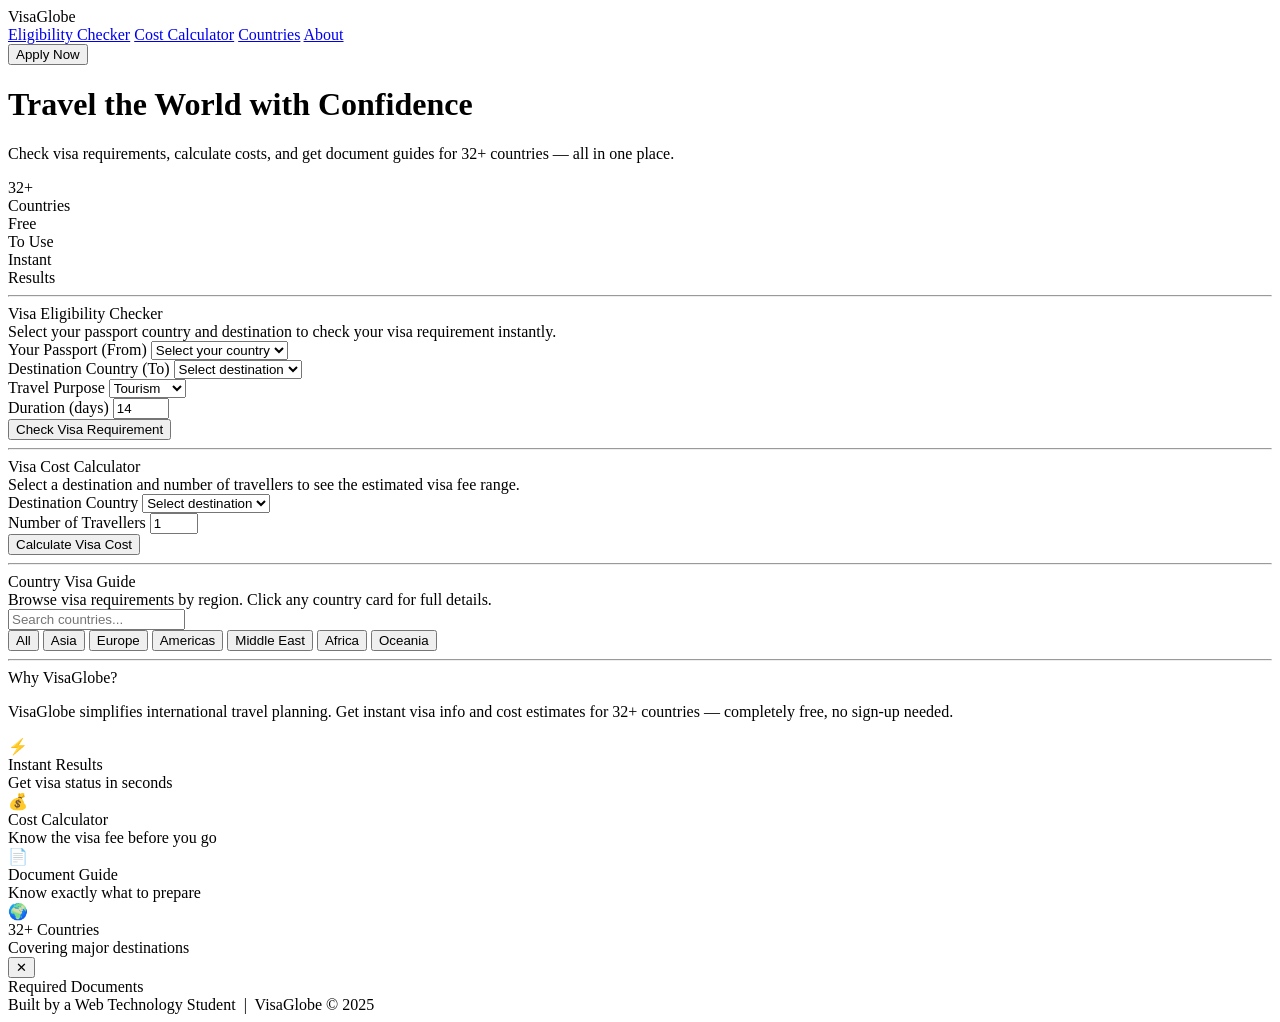
==== index (1).html @ c65b6d64 "Visa cost calculator" ====
<!DOCTYPE html>
<html lang="en">
<head>
  <meta charset="UTF-8"/>
  <meta name="viewport" content="width=device-width, initial-scale=1.0"/>
  <title>VisaGlobe — World Visa Portal</title>
  <link rel="stylesheet" href="style.css"/>
</head>
<body>

<!-- NAV -->
<nav>
  <div class="logo">Visa<span>Globe</span></div>
  <div class="nav-links">
    <a href="#checker">Eligibility Checker</a>
    <a href="#cost">Cost Calculator</a>
    <a href="#countries">Countries</a>
    <a href="#about">About</a>
  </div>
  <button class="nav-cta">Apply Now</button>
</nav>

<!-- HERO -->
<div class="hero">
  <h1>Travel the World with <span>Confidence</span></h1>
  <p>Check visa requirements, calculate costs, and get document guides for 32+ countries — all in one place.</p>
  <div class="hero-stats">
    <div class="stat-item">
      <div class="stat-num">32+</div>
      <div class="stat-label">Countries</div>
    </div>
    <div class="stat-item">
      <div class="stat-num">Free</div>
      <div class="stat-label">To Use</div>
    </div>
    <div class="stat-item">
      <div class="stat-num">Instant</div>
      <div class="stat-label">Results</div>
    </div>
  </div>
</div>

<hr class="divider"/>

<!-- ELIGIBILITY CHECKER -->
<div class="section" id="checker">
  <div class="section-title">Visa Eligibility Checker</div>
  <div class="section-sub">Select your passport country and destination to check your visa requirement instantly.</div>

  <div class="checker-card">
    <div class="form-row">
      <div class="form-group">
        <label>Your Passport (From)</label>
        <select id="fromCountry">
          <option value="">Select your country</option>
          <option value="IN">India</option>
          <option value="US">United States</option>
          <option value="GB">United Kingdom</option>
          <option value="DE">Germany</option>
          <option value="CN">China</option>
          <option value="AU">Australia</option>
          <option value="CA">Canada</option>
          <option value="JP">Japan</option>
          <option value="BR">Brazil</option>
          <option value="PK">Pakistan</option>
        </select>
      </div>
      <div class="form-group">
        <label>Destination Country (To)</label>
        <select id="toCountry">
          <option value="">Select destination</option>
          <option value="US">United States</option>
          <option value="GB">United Kingdom</option>
          <option value="FR">France</option>
          <option value="TH">Thailand</option>
          <option value="AE">UAE (Dubai)</option>
          <option value="JP">Japan</option>
          <option value="SG">Singapore</option>
          <option value="CA">Canada</option>
          <option value="AU">Australia</option>
          <option value="NP">Nepal</option>
          <option value="MV">Maldives</option>
          <option value="ID">Indonesia (Bali)</option>
          <option value="TR">Turkey</option>
          <option value="EG">Egypt</option>
          <option value="KE">Kenya</option>
          <option value="GR">Greece</option>
          <option value="CH">Switzerland</option>
        </select>
      </div>
    </div>
    <div class="form-row">
      <div class="form-group">
        <label>Travel Purpose</label>
        <select id="purpose">
          <option value="tourism">Tourism</option>
          <option value="business">Business</option>
          <option value="study">Study</option>
          <option value="work">Work</option>
        </select>
      </div>
      <div class="form-group">
        <label>Duration (days)</label>
        <input type="number" id="duration" placeholder="e.g. 14" min="1" max="365" value="14"/>
      </div>
    </div>
    <button class="check-btn" onclick="checkEligibility()">Check Visa Requirement</button>
    <div id="resultBox" class="result-box">
      <div class="result-status" id="resultStatus"></div>
      <div class="result-desc" id="resultDesc"></div>
      <div class="result-tags" id="resultTags"></div>
    </div>
  </div>
</div>

<hr class="divider"/>

<!-- COST CALCULATOR -->
<div class="section" id="cost">
  <div class="section-title">Visa Cost Calculator</div>
  <div class="section-sub">Select a destination and number of travellers to see the estimated visa fee range.</div>

  <div class="checker-card">
    <div class="form-row">
      <div class="form-group">
        <label>Destination Country</label>
        <select id="costDestination">
          <option value="">Select destination</option>
          <option value="US">United States</option>
          <option value="GB">United Kingdom</option>
          <option value="FR">France</option>
          <option value="DE">Germany</option>
          <option value="IT">Italy</option>
          <option value="ES">Spain</option>
          <option value="GR">Greece</option>
          <option value="CH">Switzerland</option>
          <option value="TH">Thailand</option>
          <option value="JP">Japan</option>
          <option value="SG">Singapore</option>
          <option value="KR">South Korea</option>
          <option value="CN">China</option>
          <option value="NP">Nepal</option>
          <option value="MV">Maldives</option>
          <option value="ID">Indonesia (Bali)</option>
          <option value="MY">Malaysia</option>
          <option value="VN">Vietnam</option>
          <option value="AE">UAE (Dubai)</option>
          <option value="TR">Turkey</option>
          <option value="SA">Saudi Arabia</option>
          <option value="CA">Canada</option>
          <option value="BR">Brazil</option>
          <option value="MX">Mexico</option>
          <option value="AR">Argentina</option>
          <option value="AU">Australia</option>
          <option value="NZ">New Zealand</option>
          <option value="ZA">South Africa</option>
          <option value="KE">Kenya</option>
          <option value="EG">Egypt</option>
          <option value="MA">Morocco</option>
          <option value="TZ">Tanzania</option>
        </select>
      </div>
      <div class="form-group">
        <label>Number of Travellers</label>
        <input type="number" id="costTravelers" placeholder="e.g. 2" min="1" max="20" value="1"/>
      </div>
    </div>
    <button class="check-btn" onclick="calculateCost()">Calculate Visa Cost</button>
    <div id="costResult" class="cost-result"></div>
  </div>
</div>

<hr class="divider"/>

<!-- COUNTRIES -->
<div class="section" id="countries">
  <div class="section-title">Country Visa Guide</div>
  <div class="section-sub">Browse visa requirements by region. Click any country card for full details.</div>

  <div class="search-box">
    <input type="text" id="searchInput" placeholder="Search countries..." oninput="filterCountries()"/>
  </div>

  <div class="filter-row">
    <button class="filter-btn active" onclick="filterByRegion('all', this)">All</button>
    <button class="filter-btn" onclick="filterByRegion('Asia', this)">Asia</button>
    <button class="filter-btn" onclick="filterByRegion('Europe', this)">Europe</button>
    <button class="filter-btn" onclick="filterByRegion('Americas', this)">Americas</button>
    <button class="filter-btn" onclick="filterByRegion('Middle East', this)">Middle East</button>
    <button class="filter-btn" onclick="filterByRegion('Africa', this)">Africa</button>
    <button class="filter-btn" onclick="filterByRegion('Oceania', this)">Oceania</button>
  </div>

  <div class="country-grid" id="countryGrid"></div>
</div>

<hr class="divider"/>

<!-- ABOUT -->
<div class="section" id="about">
  <div class="about-inner">
    <div class="section-title">Why VisaGlobe?</div>
    <p class="about-intro">VisaGlobe simplifies international travel planning. Get instant visa info and cost estimates for 32+ countries — completely free, no sign-up needed.</p>
    <div class="about-grid">
      <div class="about-card">
        <div class="about-icon">⚡</div>
        <div class="about-title">Instant Results</div>
        <div class="about-desc">Get visa status in seconds</div>
      </div>
      <div class="about-card">
        <div class="about-icon">💰</div>
        <div class="about-title">Cost Calculator</div>
        <div class="about-desc">Know the visa fee before you go</div>
      </div>
      <div class="about-card">
        <div class="about-icon">📄</div>
        <div class="about-title">Document Guide</div>
        <div class="about-desc">Know exactly what to prepare</div>
      </div>
      <div class="about-card">
        <div class="about-icon">🌍</div>
        <div class="about-title">32+ Countries</div>
        <div class="about-desc">Covering major destinations</div>
      </div>
    </div>
  </div>
</div>

<!-- MODAL -->
<div class="modal-overlay" id="modalOverlay" onclick="closeModal(event)">
  <div class="modal">
    <button class="modal-close" onclick="closeModalBtn()">✕</button>
    <div class="modal-flag" id="mFlag"></div>
    <div class="modal-country" id="mName"></div>
    <div class="modal-region" id="mRegion"></div>
    <div class="modal-info-grid" id="mInfoGrid"></div>
    <div class="modal-docs-title">Required Documents</div>
    <div id="mDocs"></div>
  </div>
</div>

<!-- FOOTER -->
<footer>
  Built by a Web Technology Student &nbsp;|&nbsp; <span>VisaGlobe</span> &copy; 2025
</footer>

<script src="script.js"></script>
</body>
</html>
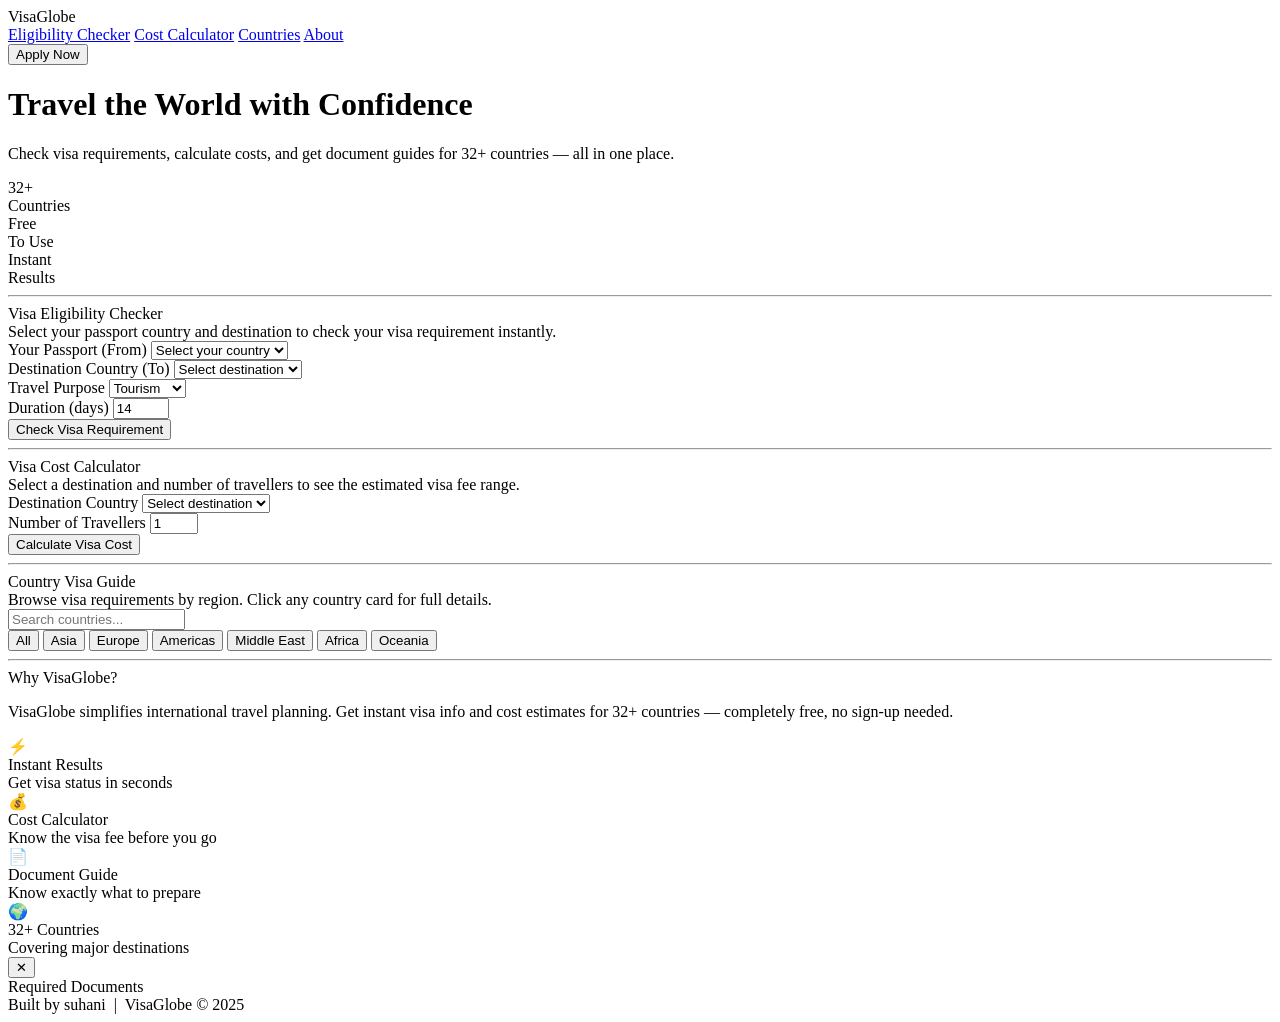
==== commit d97083bd: "Update footer to reflect new author name" ====
--- a/index (1).html
+++ b/index (1).html
@@ -241,7 +241,7 @@
 
 <!-- FOOTER -->
 <footer>
-  Built by a Web Technology Student &nbsp;|&nbsp; <span>VisaGlobe</span> &copy; 2025
+  Built by suhani &nbsp;|&nbsp; <span>VisaGlobe</span> &copy; 2025
 </footer>
 
 <script src="script.js"></script>
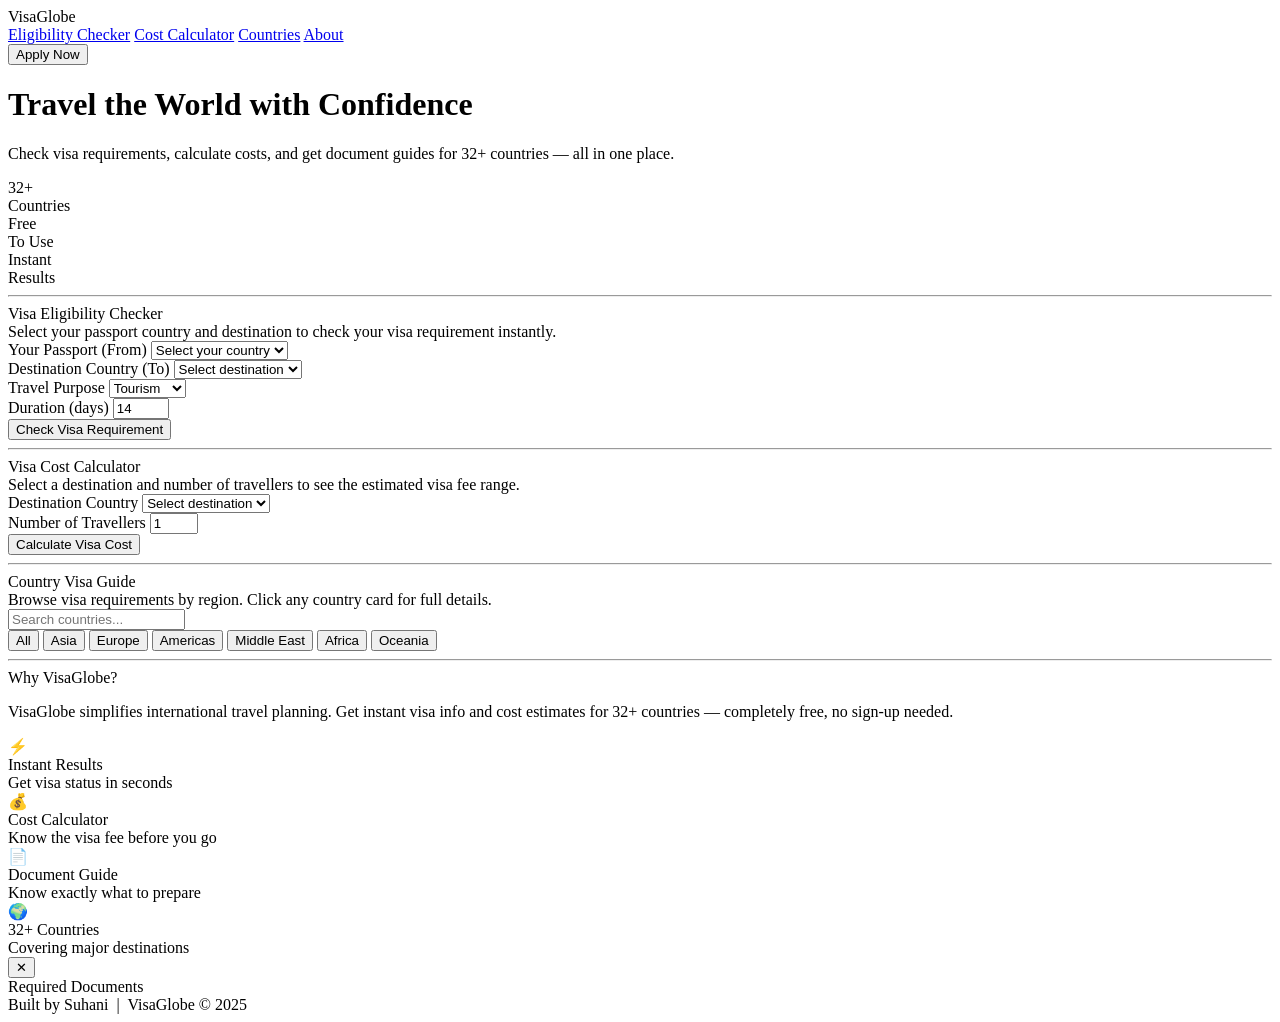
==== commit 05a6623a: "Visa cost calculator" ====
--- a/index (1).html
+++ b/index (1).html
@@ -241,7 +241,7 @@
 
 <!-- FOOTER -->
 <footer>
-  Built by suhani &nbsp;|&nbsp; <span>VisaGlobe</span> &copy; 2025
+  Built by Suhani &nbsp;|&nbsp; <span>VisaGlobe</span> &copy; 2025
 </footer>
 
 <script src="script.js"></script>
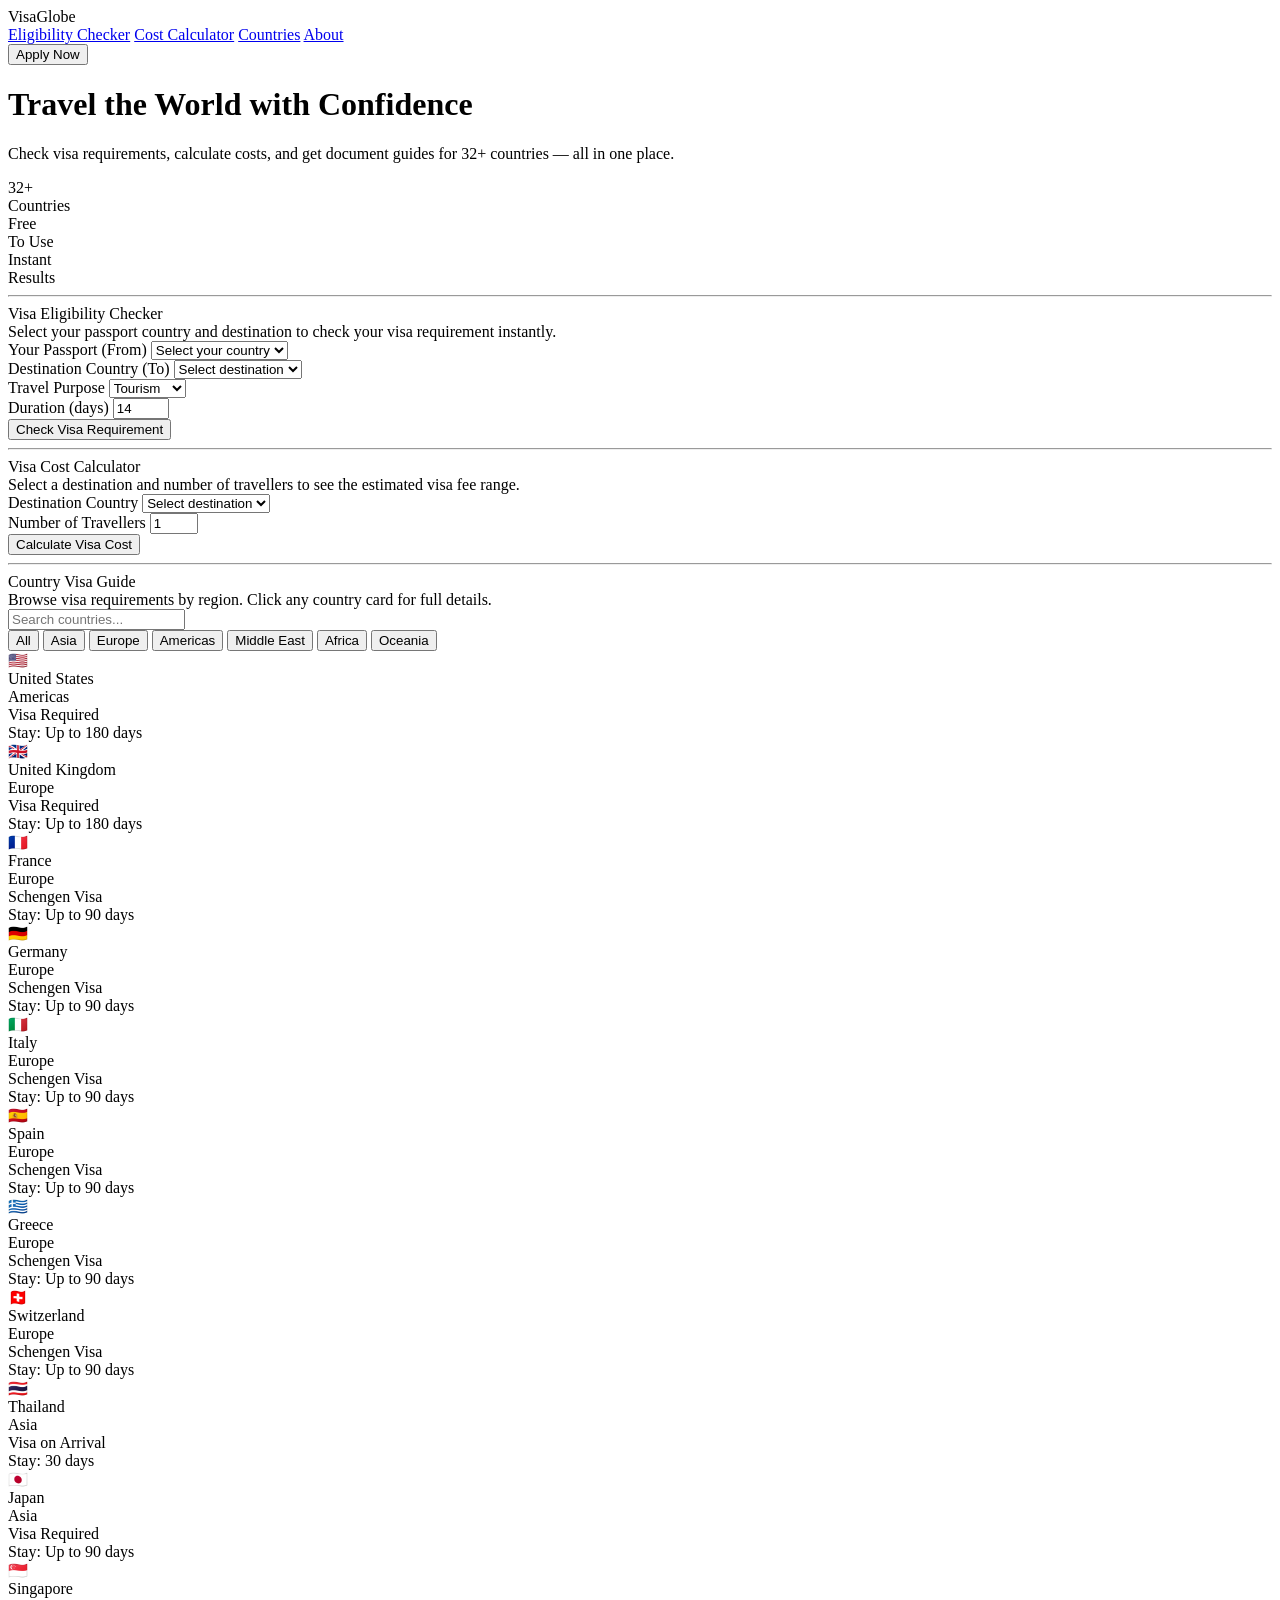
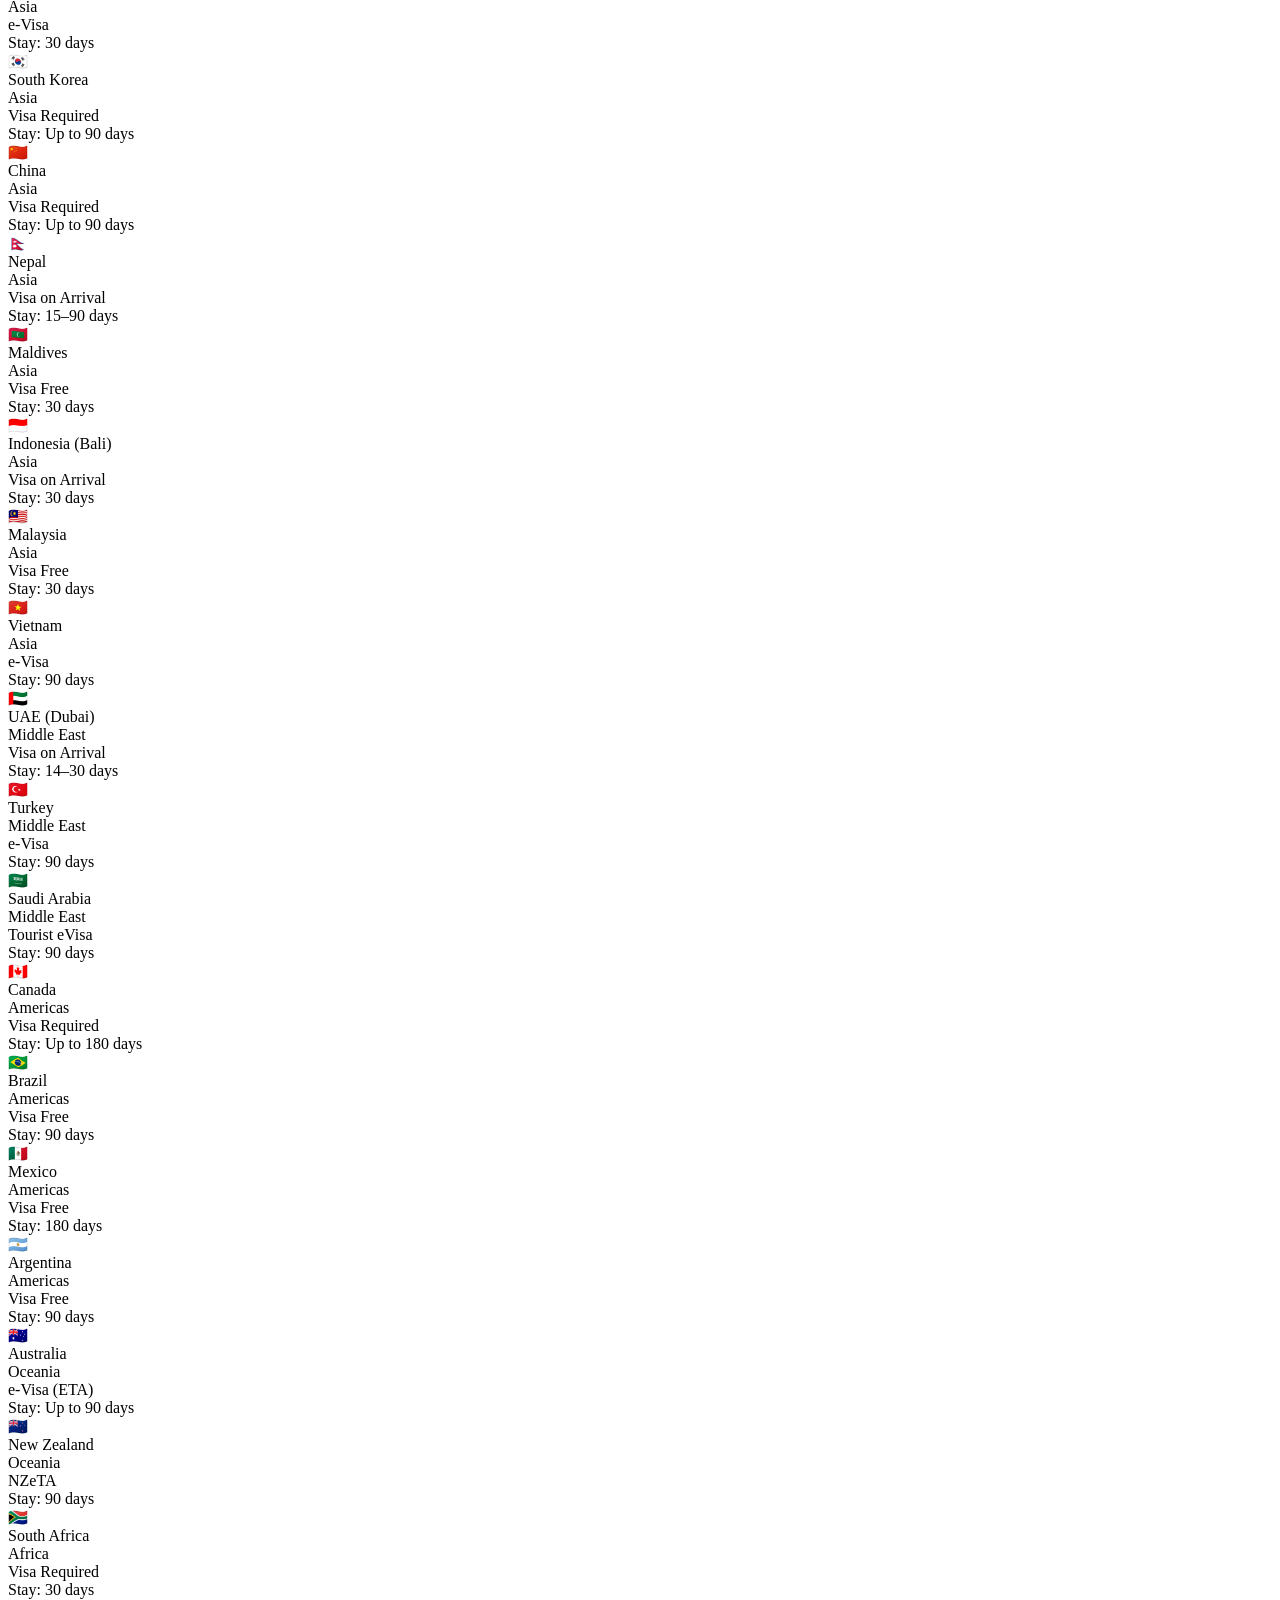
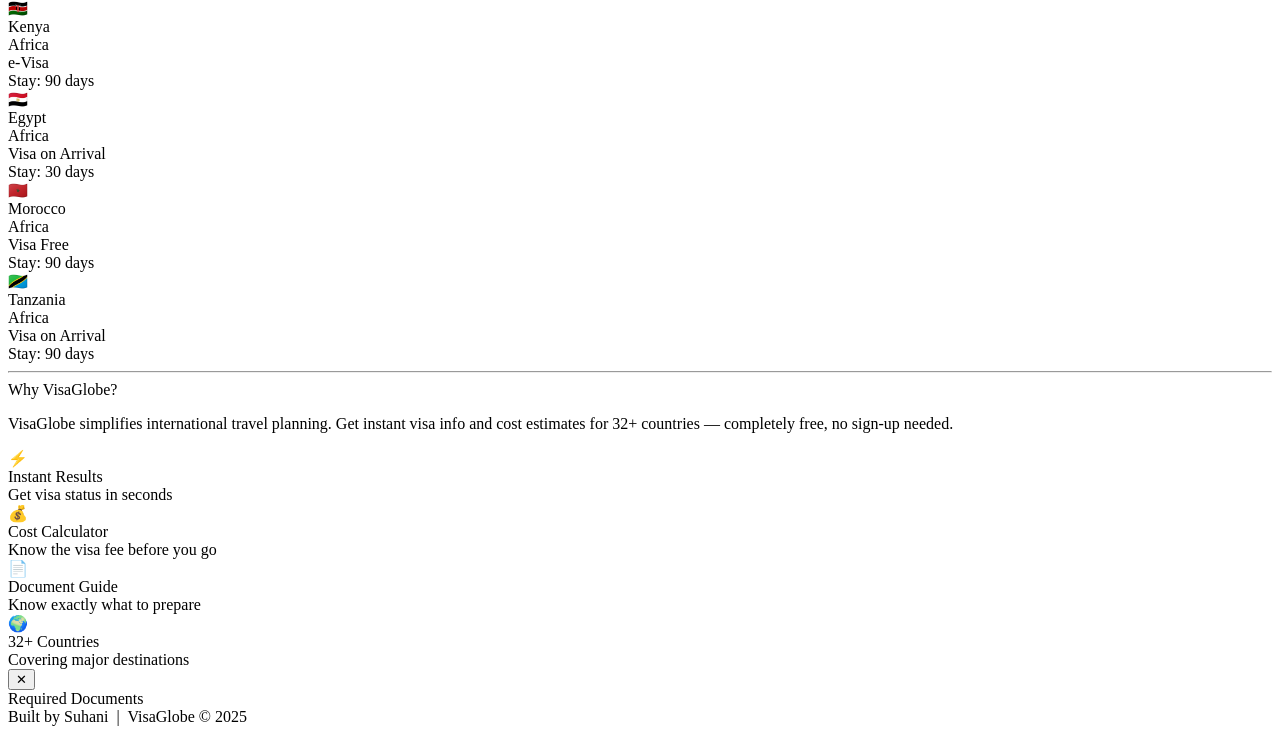
==== commit a3113626: "visa cost calculator" ====
--- a/index (1).html
+++ b/index (1).html
@@ -244,6 +244,6 @@
   Built by Suhani &nbsp;|&nbsp; <span>VisaGlobe</span> &copy; 2025
 </footer>
 
-<script src="script.js"></script>
+<script src="script (1).js"></script>
 </body>
 </html>
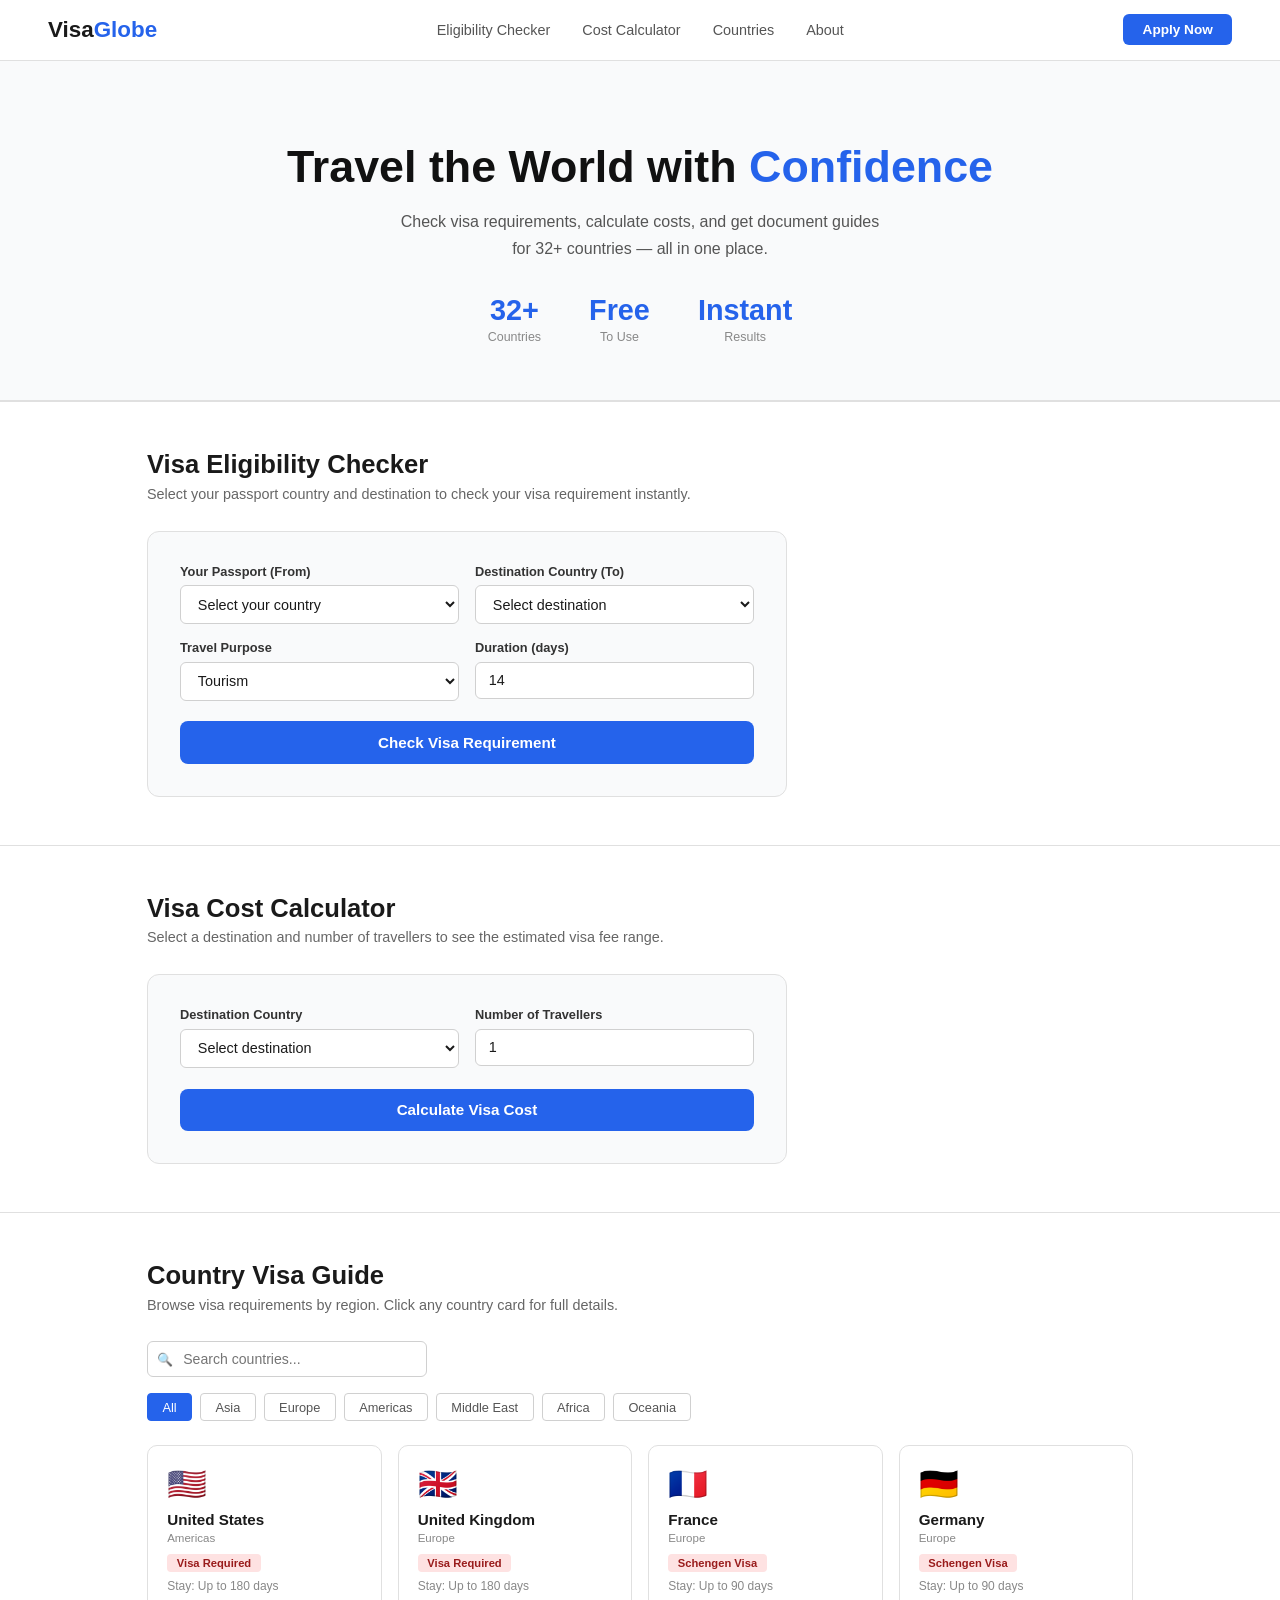
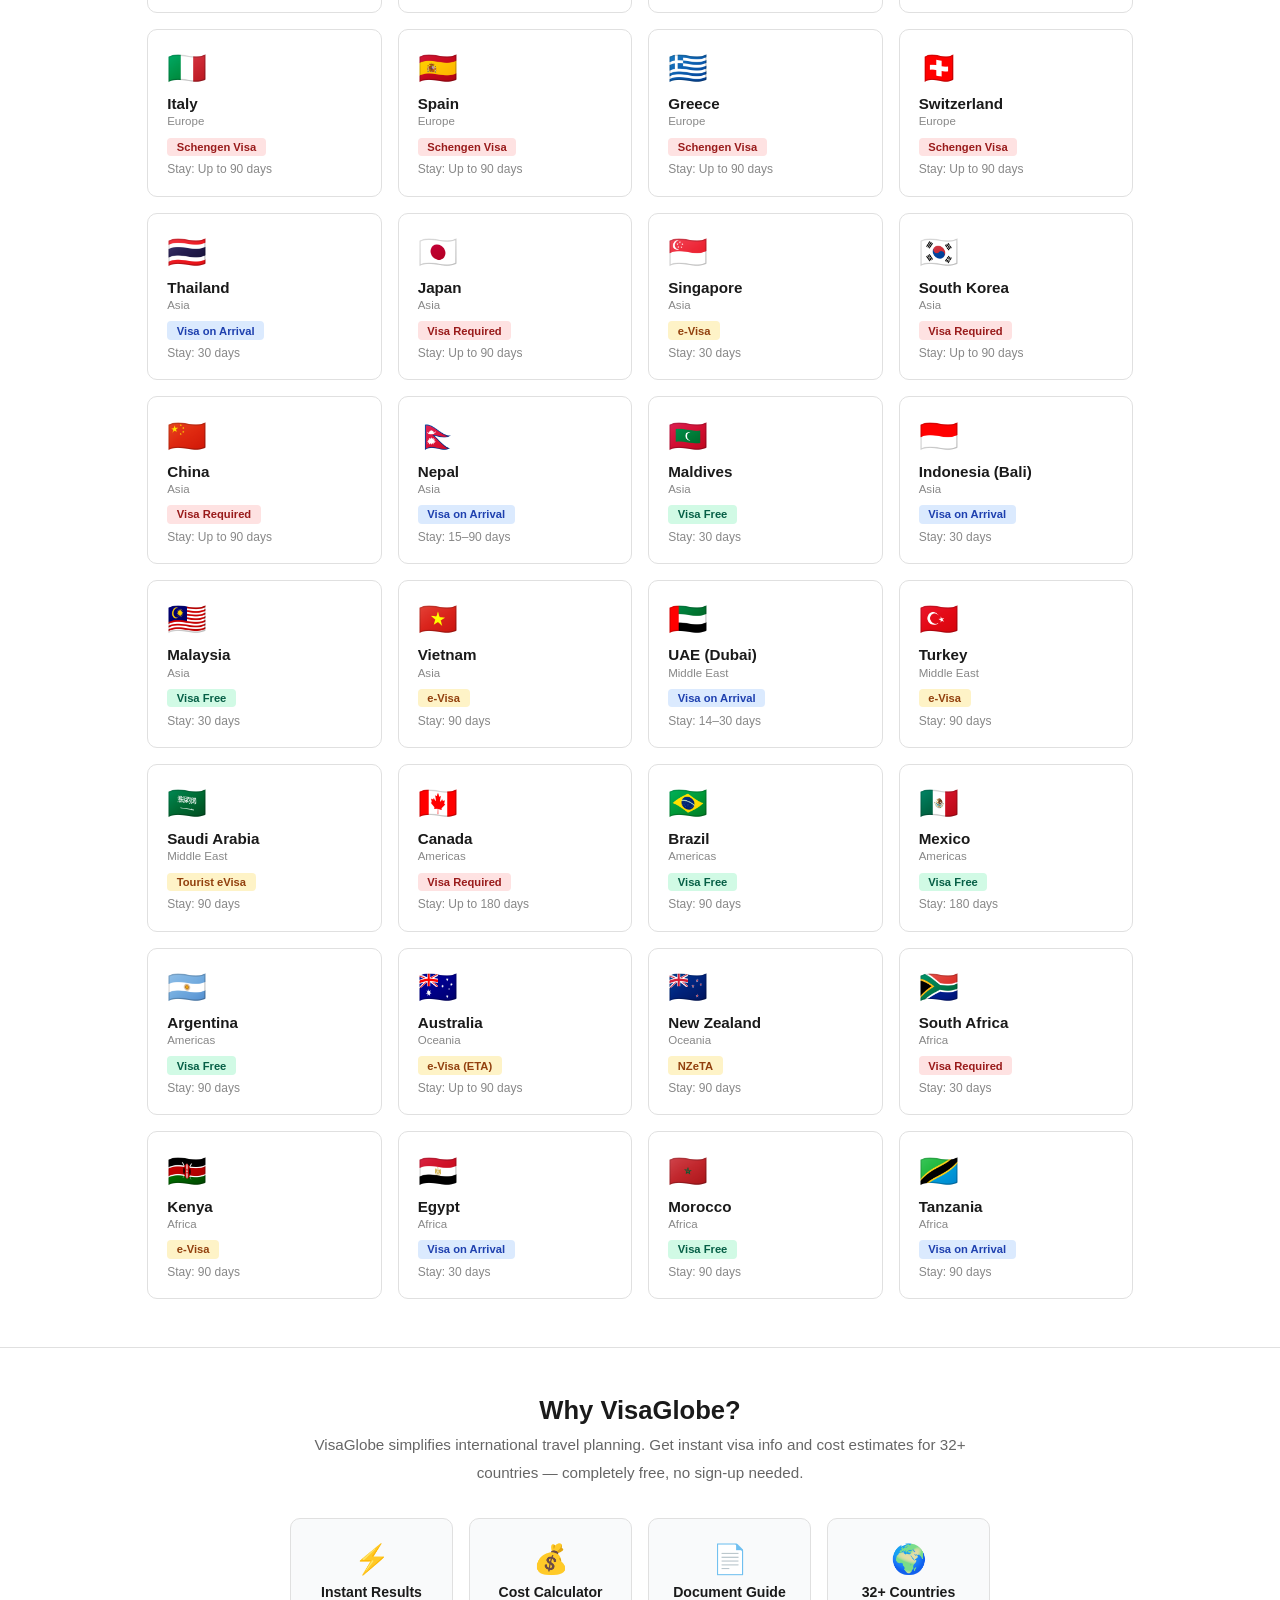
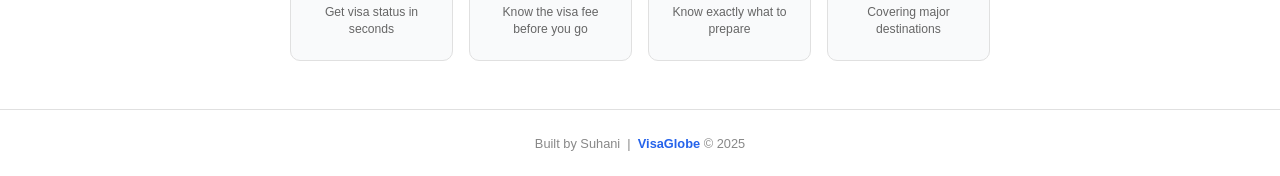
==== commit ff973d0f: "Visa cost calculator" ====
--- a/index (1).html
+++ b/index (1).html
@@ -4,7 +4,7 @@
   <meta charset="UTF-8"/>
   <meta name="viewport" content="width=device-width, initial-scale=1.0"/>
   <title>VisaGlobe — World Visa Portal</title>
-  <link rel="stylesheet" href="style.css"/>
+  <link rel="stylesheet" href="style (1).css"/>
 </head>
 <body>
 
--- a/style (1).css
+++ b/style (1).css
@@ -0,0 +1,596 @@
+/* ── RESET & BASE ── */
+* {
+  margin: 0;
+  padding: 0;
+  box-sizing: border-box;
+}
+
+html {
+  scroll-behavior: smooth;
+}
+
+body {
+  background: #ffffff;
+  color: #1a1a1a;
+  font-family: Arial, sans-serif;
+  font-size: 15px;
+}
+
+/* ── NAV ── */
+nav {
+  position: sticky;
+  top: 0;
+  z-index: 100;
+  display: flex;
+  align-items: center;
+  justify-content: space-between;
+  padding: 0.9rem 3rem;
+  background: #ffffff;
+  border-bottom: 1px solid #e0e0e0;
+}
+
+.logo {
+  font-size: 1.4rem;
+  font-weight: bold;
+  color: #1a1a1a;
+}
+
+.logo span {
+  color: #2563eb;
+}
+
+.nav-links {
+  display: flex;
+  gap: 2rem;
+}
+
+.nav-links a {
+  color: #555;
+  text-decoration: none;
+  font-size: 0.9rem;
+}
+
+.nav-links a:hover {
+  color: #2563eb;
+}
+
+.nav-cta {
+  background: #2563eb;
+  color: white;
+  border: none;
+  padding: 0.5rem 1.2rem;
+  border-radius: 6px;
+  font-size: 0.85rem;
+  font-weight: bold;
+  cursor: pointer;
+}
+
+.nav-cta:hover {
+  background: #1d4ed8;
+}
+
+/* ── HERO ── */
+.hero {
+  text-align: center;
+  padding: 5rem 2rem 3.5rem;
+  border-bottom: 1px solid #e0e0e0;
+  background: #f9fafb;
+}
+
+.hero h1 {
+  font-size: 2.8rem;
+  font-weight: bold;
+  margin-bottom: 1rem;
+  color: #111;
+}
+
+.hero h1 span {
+  color: #2563eb;
+}
+
+.hero p {
+  color: #555;
+  font-size: 1rem;
+  max-width: 500px;
+  margin: 0 auto 2rem;
+  line-height: 1.7;
+}
+
+.hero-stats {
+  display: flex;
+  justify-content: center;
+  gap: 3rem;
+}
+
+.stat-num {
+  font-size: 1.8rem;
+  font-weight: bold;
+  color: #2563eb;
+}
+
+.stat-label {
+  font-size: 0.78rem;
+  color: #888;
+  margin-top: 0.2rem;
+}
+
+/* ── DIVIDER ── */
+.divider {
+  border: none;
+  border-top: 1px solid #e0e0e0;
+}
+
+/* ── SECTION ── */
+.section {
+  max-width: 1050px;
+  margin: 0 auto;
+  padding: 3rem 2rem;
+}
+
+.section-title {
+  font-size: 1.6rem;
+  font-weight: bold;
+  margin-bottom: 0.4rem;
+}
+
+.section-sub {
+  color: #666;
+  font-size: 0.9rem;
+  margin-bottom: 1.8rem;
+}
+
+/* ── CHECKER CARD ── */
+.checker-card {
+  background: #f9fafb;
+  border: 1px solid #e0e0e0;
+  border-radius: 12px;
+  padding: 2rem;
+  max-width: 640px;
+}
+
+.form-row {
+  display: grid;
+  grid-template-columns: 1fr 1fr;
+  gap: 1rem;
+  margin-bottom: 1rem;
+}
+
+.form-group label {
+  display: block;
+  font-size: 0.8rem;
+  font-weight: bold;
+  color: #333;
+  margin-bottom: 0.4rem;
+}
+
+.form-group select,
+.form-group input {
+  width: 100%;
+  background: #fff;
+  border: 1px solid #d0d0d0;
+  border-radius: 6px;
+  padding: 0.6rem 0.8rem;
+  color: #1a1a1a;
+  font-family: Arial, sans-serif;
+  font-size: 0.9rem;
+  outline: none;
+}
+
+.form-group select:focus,
+.form-group input:focus {
+  border-color: #2563eb;
+}
+
+.check-btn {
+  width: 100%;
+  background: #2563eb;
+  color: white;
+  border: none;
+  border-radius: 8px;
+  padding: 0.8rem;
+  font-size: 0.95rem;
+  font-weight: bold;
+  cursor: pointer;
+  margin-top: 0.3rem;
+}
+
+.check-btn:hover {
+  background: #1d4ed8;
+}
+
+/* ── ELIGIBILITY RESULT ── */
+.result-box {
+  margin-top: 1.2rem;
+  border-radius: 8px;
+  padding: 1.2rem;
+  border: 1px solid;
+  display: none;
+}
+
+.result-box.eligible {
+  background: #f0fdf4;
+  border-color: #86efac;
+}
+
+.result-box.not-eligible {
+  background: #fff1f1;
+  border-color: #fca5a5;
+}
+
+.result-box.on-arrival {
+  background: #eff6ff;
+  border-color: #93c5fd;
+}
+
+.result-status {
+  font-weight: bold;
+  font-size: 1rem;
+  margin-bottom: 0.4rem;
+}
+
+.result-desc {
+  color: #555;
+  font-size: 0.88rem;
+  line-height: 1.6;
+}
+
+.result-tags {
+  display: flex;
+  flex-wrap: wrap;
+  gap: 0.4rem;
+  margin-top: 0.8rem;
+}
+
+.rtag {
+  font-size: 0.75rem;
+  padding: 0.2rem 0.7rem;
+  border-radius: 4px;
+  background: #e5e7eb;
+  color: #374151;
+  font-weight: 600;
+}
+
+/* ── COST CALCULATOR RESULT ── */
+.cost-result {
+  margin-top: 1.2rem;
+  display: none;
+  border: 1px solid #e0e0e0;
+  border-radius: 8px;
+  overflow: hidden;
+}
+
+.cost-header {
+  display: flex;
+  align-items: center;
+  gap: 0.7rem;
+  background: #f9fafb;
+  padding: 0.9rem 1.2rem;
+  border-bottom: 1px solid #e0e0e0;
+}
+
+.cost-flag {
+  font-size: 1.8rem;
+}
+
+.cost-country-name {
+  font-weight: bold;
+  font-size: 1rem;
+  flex: 1;
+}
+
+.cost-grid {
+  display: grid;
+  grid-template-columns: 1fr 1fr;
+  gap: 0;
+}
+
+.cost-item {
+  padding: 0.9rem 1.2rem;
+  border-bottom: 1px solid #f0f0f0;
+  border-right: 1px solid #f0f0f0;
+}
+
+.cost-item:nth-child(even) {
+  border-right: none;
+}
+
+.cost-label {
+  font-size: 0.72rem;
+  text-transform: uppercase;
+  color: #888;
+  letter-spacing: 0.5px;
+  margin-bottom: 0.3rem;
+}
+
+.cost-value {
+  font-size: 0.92rem;
+  color: #1a1a1a;
+  line-height: 1.5;
+}
+
+.cost-free {
+  color: #16a34a;
+  font-weight: bold;
+}
+
+.cost-usd {
+  font-size: 0.8rem;
+  color: #888;
+}
+
+.cost-disclaimer {
+  padding: 0.7rem 1.2rem;
+  font-size: 0.75rem;
+  color: #888;
+  background: #fafafa;
+  border-top: 1px solid #f0f0f0;
+}
+
+/* ── SEARCH BOX ── */
+.search-box {
+  position: relative;
+  max-width: 280px;
+  margin-bottom: 1rem;
+}
+
+.search-box input {
+  width: 100%;
+  background: #fff;
+  border: 1px solid #d0d0d0;
+  border-radius: 6px;
+  padding: 0.55rem 0.8rem 0.55rem 2.2rem;
+  font-family: Arial, sans-serif;
+  font-size: 0.88rem;
+  outline: none;
+  color: #1a1a1a;
+}
+
+.search-box input:focus {
+  border-color: #2563eb;
+}
+
+.search-box::before {
+  content: '🔍';
+  position: absolute;
+  left: 0.6rem;
+  top: 50%;
+  transform: translateY(-50%);
+  font-size: 0.8rem;
+  pointer-events: none;
+}
+
+/* ── FILTER BUTTONS ── */
+.filter-row {
+  display: flex;
+  flex-wrap: wrap;
+  gap: 0.5rem;
+  margin-bottom: 1.5rem;
+}
+
+.filter-btn {
+  padding: 0.35rem 0.9rem;
+  border-radius: 4px;
+  border: 1px solid #d0d0d0;
+  background: #fff;
+  color: #555;
+  font-family: Arial, sans-serif;
+  font-size: 0.8rem;
+  cursor: pointer;
+}
+
+.filter-btn.active,
+.filter-btn:hover {
+  background: #2563eb;
+  color: white;
+  border-color: #2563eb;
+}
+
+/* ── COUNTRY GRID ── */
+.country-grid {
+  display: grid;
+  grid-template-columns: repeat(auto-fill, minmax(190px, 1fr));
+  gap: 1rem;
+}
+
+.country-card {
+  background: #fff;
+  border: 1px solid #e0e0e0;
+  border-radius: 10px;
+  padding: 1.2rem;
+  cursor: pointer;
+  transition: box-shadow 0.2s, border-color 0.2s;
+}
+
+.country-card:hover {
+  box-shadow: 0 4px 16px rgba(0, 0, 0, 0.08);
+  border-color: #2563eb;
+}
+
+.country-flag {
+  font-size: 2rem;
+  margin-bottom: 0.5rem;
+}
+
+.country-name {
+  font-weight: bold;
+  font-size: 0.95rem;
+  margin-bottom: 0.2rem;
+}
+
+.country-region {
+  font-size: 0.72rem;
+  color: #888;
+  margin-bottom: 0.6rem;
+}
+
+.country-detail {
+  font-size: 0.75rem;
+  color: #888;
+  margin-top: 0.4rem;
+}
+
+/* ── VISA BADGES ── */
+.visa-badge {
+  display: inline-block;
+  font-size: 0.7rem;
+  padding: 0.2rem 0.6rem;
+  border-radius: 4px;
+  font-weight: bold;
+}
+
+.visa-free       { background: #d1fae5; color: #065f46; }
+.visa-on-arrival { background: #dbeafe; color: #1e40af; }
+.visa-required   { background: #fee2e2; color: #991b1b; }
+.visa-e-visa     { background: #fef3c7; color: #92400e; }
+
+/* ── MODAL ── */
+.modal-overlay {
+  display: none;
+  position: fixed;
+  inset: 0;
+  z-index: 200;
+  background: rgba(0, 0, 0, 0.4);
+  align-items: center;
+  justify-content: center;
+}
+
+.modal-overlay.open {
+  display: flex;
+}
+
+.modal {
+  background: white;
+  border-radius: 12px;
+  padding: 2rem;
+  max-width: 440px;
+  width: 90%;
+  position: relative;
+  box-shadow: 0 20px 60px rgba(0, 0, 0, 0.15);
+}
+
+.modal-close {
+  position: absolute;
+  top: 1rem;
+  right: 1rem;
+  background: #f3f4f6;
+  border: none;
+  width: 28px;
+  height: 28px;
+  border-radius: 50%;
+  font-size: 0.9rem;
+  cursor: pointer;
+  font-weight: bold;
+}
+
+.modal-flag    { font-size: 2.8rem; margin-bottom: 0.6rem; }
+.modal-country { font-size: 1.6rem; font-weight: bold; margin-bottom: 0.2rem; }
+.modal-region  { color: #888; font-size: 0.82rem; margin-bottom: 1.2rem; }
+
+.modal-info-grid {
+  display: grid;
+  grid-template-columns: 1fr 1fr;
+  gap: 0.6rem;
+  margin-bottom: 1.2rem;
+}
+
+.modal-info-item {
+  background: #f9fafb;
+  border: 1px solid #e5e7eb;
+  border-radius: 8px;
+  padding: 0.7rem;
+}
+
+.modal-info-label {
+  font-size: 0.67rem;
+  color: #888;
+  text-transform: uppercase;
+  margin-bottom: 0.2rem;
+}
+
+.modal-info-value {
+  font-size: 0.88rem;
+  font-weight: bold;
+}
+
+.modal-docs-title {
+  font-size: 0.75rem;
+  color: #2563eb;
+  text-transform: uppercase;
+  font-weight: bold;
+  margin-bottom: 0.5rem;
+  letter-spacing: 0.5px;
+}
+
+.doc-item {
+  font-size: 0.83rem;
+  color: #555;
+  margin-bottom: 0.3rem;
+  padding-left: 1.2rem;
+  position: relative;
+}
+
+.doc-item::before {
+  content: '✓';
+  color: #16a34a;
+  position: absolute;
+  left: 0;
+  font-weight: bold;
+}
+
+/* ── ABOUT ── */
+.about-inner {
+  text-align: center;
+  max-width: 700px;
+  margin: 0 auto;
+}
+
+.about-intro {
+  color: #666;
+  font-size: 0.95rem;
+  line-height: 1.8;
+  margin-bottom: 2rem;
+}
+
+.about-grid {
+  display: grid;
+  grid-template-columns: repeat(4, 1fr);
+  gap: 1rem;
+}
+
+.about-card {
+  background: #f9fafb;
+  border: 1px solid #e0e0e0;
+  border-radius: 10px;
+  padding: 1.4rem 1rem;
+  text-align: center;
+}
+
+.about-icon  { font-size: 1.8rem; margin-bottom: 0.5rem; }
+.about-title { font-weight: bold; font-size: 0.88rem; margin-bottom: 0.25rem; }
+.about-desc  { font-size: 0.76rem; color: #666; line-height: 1.4; }
+
+/* ── FOOTER ── */
+footer {
+  border-top: 1px solid #e0e0e0;
+  text-align: center;
+  padding: 1.6rem;
+  color: #888;
+  font-size: 0.8rem;
+}
+
+footer span {
+  color: #2563eb;
+  font-weight: bold;
+}
+
+/* ── RESPONSIVE ── */
+@media (max-width: 700px) {
+  nav { padding: 0.9rem 1.2rem; }
+  .nav-links { display: none; }
+  .form-row { grid-template-columns: 1fr; }
+  .hero h1 { font-size: 2rem; }
+  .hero-stats { gap: 1.5rem; }
+  .modal-info-grid { grid-template-columns: 1fr; }
+  .cost-grid { grid-template-columns: 1fr; }
+  .about-grid { grid-template-columns: 1fr 1fr; }
+}
